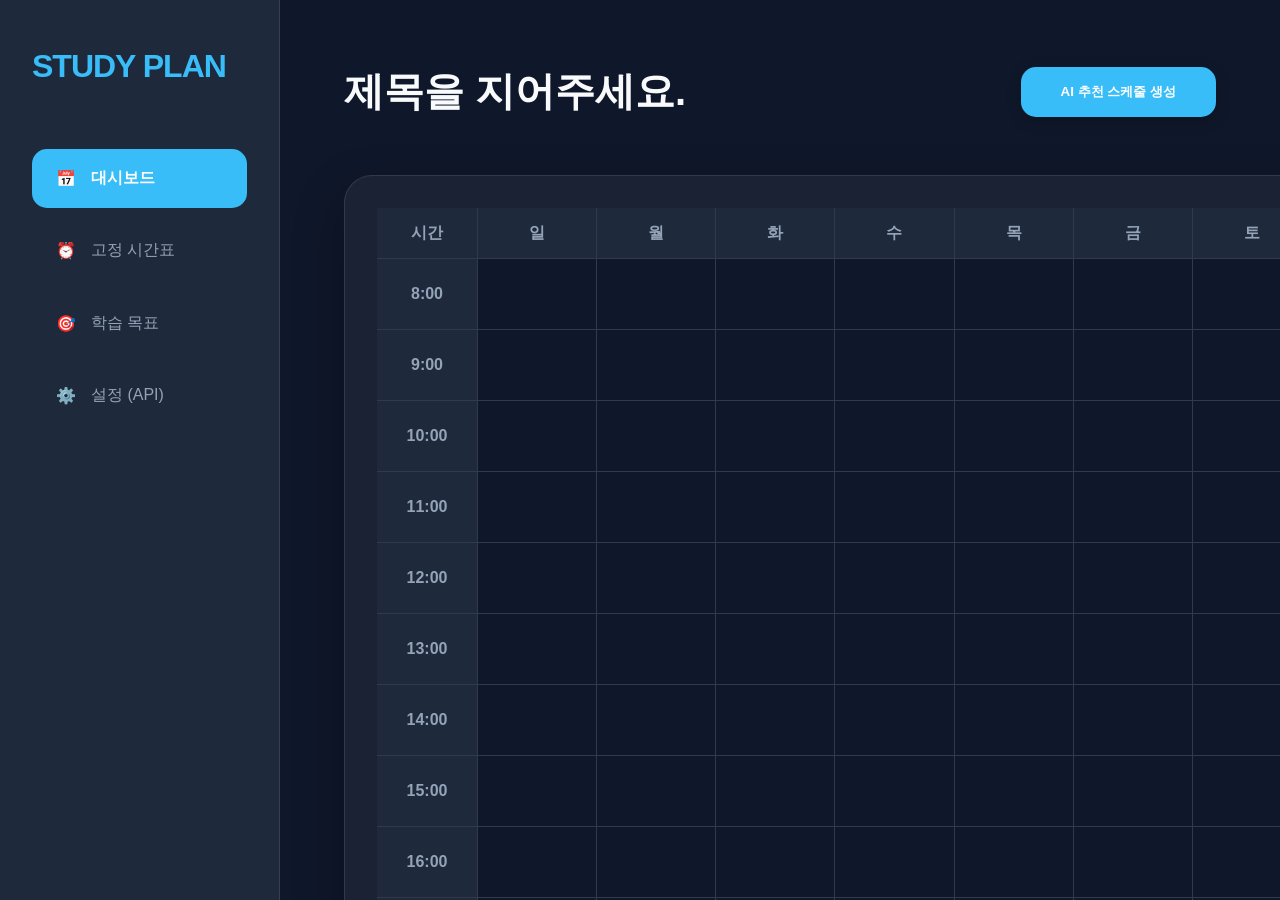
==== index.html @ 80f6ae89 "upd: replace legacy gemini models with gemini-2.0-flash" ====
<!DOCTYPE html>
<html lang="ko">
<head>
    <meta charset="UTF-8">
    <meta name="viewport" content="width=device-width, initial-scale=1.0">
    <title>STUDY PLAN - AI Self-Learning Planner</title>
    <link rel="stylesheet" href="style.css">
</head>
<body class="dark-theme">
    <div id="app">
        <!-- 로딩 오버레이 -->
        <div id="loading-overlay" class="hidden">
            <div class="loader-content">
                <div class="spinner"></div>
                <p id="loading-quote">성공은 매일 반복되는 작은 노력의 합산입니다.</p>
                <span class="loading-sub">AI가 나만을 위한 최적의 학습 계획을 짜고 있어요...</span>
            </div>
        </div>

        <!-- 사이드바 -->
        <aside class="sidebar">
            <div class="logo">STUDY PLAN</div>
            <nav>
                <ul>
                    <li class="nav-item active" data-tab="dashboard"><span class="icon">📅</span> 대시보드</li>
                    <li class="nav-item" data-tab="timetable"><span class="icon">⏰</span> 고정 시간표</li>
                    <li class="nav-item" data-tab="goals"><span class="icon">🎯</span> 학습 목표</li>
                    <li class="nav-item" data-tab="settings"><span class="icon">⚙️</span> 설정 (API)</li>
                </ul>
            </nav>
        </aside>

        <!-- 메인 콘텐츠 -->
        <main class="content">
            <!-- 탭 1: 대시보드 -->
            <section id="dashboard" class="tab-content active">
                <header>
                    <h1 id="dashboard-title">제목을 지어주세요.</h1>
                    <button id="generate-ai-btn" class="primary-btn">AI 추천 스케줄 생성</button>
                </header>
                <div class="calendar-container">
                    <div class="calendar-grid" id="calendar-grid"></div>
                </div>
            </section>

            <!-- 탭 2: 고정 시간표 설정 -->
            <section id="timetable" class="tab-content">
                <header>
                    <h1>고정 시간표 설정</h1>
                    <p>나의 일주일 고정 일정을 관리하세요.</p>
                </header>
                
                <div class="form-card">
                    <div class="form-group">
                        <label>AI 자동 시간표 추가 (베타)</label>
                        <textarea id="ai-timetable-input" placeholder="예: 월요일 10시부터 12시까지 자료구조 강의, 화요일 오후 2시에 영어 학원 등 텍스트를 입력하세요."></textarea>
                        <p class="hint">자연어로 입력하면 AI가 분석해서 시간표에 넣어줍니다.</p>
                    </div>
                    <div style="display: flex; gap: 10px;">
                        <button id="ai-timetable-btn" class="secondary-btn">텍스트로 추가하기</button>
                        <label for="ai-image-input" class="secondary-btn" style="cursor: pointer; display: flex; align-items: center; justify-content: center;">
                            📸 이미지로 추가하기
                        </label>
                        <input type="file" id="ai-image-input" accept="image/*" style="display: none;">
                    </div>
                </div>

                <div class="form-card">
                    <form id="timetable-form">
                        <div class="form-group">
                            <label>일정 이름</label>
                            <input type="text" id="event-name" placeholder="예: 자료구조 강의" required>
                        </div>
                        <div class="form-row time-input-row">
                            <div class="form-group">
                                <label>요일</label>
                                <select id="event-day" required>
                                    <option value="1">월요일</option><option value="2">화요일</option>
                                    <option value="3">수요일</option><option value="4">목요일</option>
                                    <option value="5">금요일</option><option value="6">토요일</option>
                                    <option value="0">일요일</option>
                                </select>
                            </div>
                            
                            <div class="form-group">
                                <label>시작 시간</label>
                                <div class="time-picker">
                                    <input type="number" id="start-h" min="1" max="12" placeholder="시" list="hours-list" required>
                                    <span>:</span>
                                    <input type="number" id="start-m" min="0" max="59" placeholder="분" list="minutes-list" required>
                                    <select id="start-ap">
                                        <option value="AM">오전</option><option value="PM">오후</option>
                                    </select>
                                </div>
                            </div>

                            <div class="form-group">
                                <label>종료 시간</label>
                                <div class="time-picker">
                                    <input type="number" id="end-h" min="1" max="12" placeholder="시" list="hours-list" required>
                                    <span>:</span>
                                    <input type="number" id="end-m" min="0" max="59" placeholder="분" list="minutes-list" required>
                                    <select id="end-ap">
                                        <option value="AM">오전</option><option value="PM">오후</option>
                                    </select>
                                </div>
                            </div>
                        </div>
                        <datalist id="hours-list">
                            <option value="1">1</option><option value="2">2</option><option value="3">3</option>
                            <option value="4">4</option><option value="5">5</option><option value="6">6</option>
                            <option value="7">7</option><option value="8">8</option><option value="9">9</option>
                            <option value="10">10</option><option value="11">11</option><option value="12">12</option>
                        </datalist>
                        <datalist id="minutes-list">
                            <option value="00">00</option><option value="10">10</option><option value="20">20</option>
                            <option value="30">30</option><option value="40">40</option><option value="50">50</option>
                        </datalist>
                        <button type="submit" id="timetable-submit-btn" class="primary-btn">일정 수동 추가</button>
                    </form>
                </div>
                <div id="event-list" class="list-container"></div>
            </section>

            <!-- 탭 3: 학습 목표 설정 -->
            <section id="goals" class="tab-content">
                <header>
                    <h1>학습 목표 설정</h1>
                    <p>달성하고 싶은 최종 목표와 하루 학습량을 설정하세요.</p>
                </header>
                <div class="form-card">
                    <div class="form-group">
                        <label>최종 학습 목표</label>
                        <input type="text" id="final-goal" placeholder="예: 토익 990점 달성, 리액트 마스터하기 등">
                    </div>
                    <div class="form-group">
                        <label>학습자 수준</label>
                        <select id="learner-level">
                            <option value="beginner">입문 (기초부터 차근차근)</option>
                            <option value="intermediate" selected>중급 (핵심 위주 효율적 학습)</option>
                            <option value="advanced">상급 (심화 및 실전 위주)</option>
                        </select>
                    </div>
                    <div class="form-group">
                        <label>하루 목표 학습 시간 (시간)</label>
                        <input type="number" id="target-hours" min="1" max="24" value="4">
                    </div>
                    <div class="form-group">
                        <label>공부할 과목들 (쉼표로 구분)</label>
                        <input type="text" id="target-subjects" placeholder="알고리즘, 데이터베이스, CS 기초">
                    </div>
                    <button id="save-goals-btn" class="secondary-btn">목표 저장</button>
                </div>
            </section>

            <!-- 탭 4: 설정 -->
            <section id="settings" class="tab-content">
                <header><h1>설정</h1></header>
                <div class="form-card">
                    <div class="form-group">
                        <label>대시보드 제목 정하기</label>
                        <input type="text" id="dashboard-name" placeholder="나만의 제목을 입력하세요">
                    </div>
                    <div class="form-group">
                        <label>테마 선택</label>
                        <div class="theme-options">
                            <label class="radio-label"><input type="radio" name="theme" value="dark" checked> 다크 모드</label>
                            <label class="radio-label"><input type="radio" name="theme" value="light"> 라이트 모드</label>
                        </div>
                    </div>
                    <div class="form-group">
                        <label>AI 모델 선택 (오류 발생 시 변경해 보세요)</label>
                        <select id="ai-model-select">
                            <option value="gemini-2.0-flash" selected>Gemini 2.0 Flash (최신: 매우 빠름)</option>
                            <option value="gemini-1.5-flash">Gemini 1.5 Flash (권장: 안정적)</option>
                            <option value="gemini-1.5-pro">Gemini 1.5 Pro (고성능: 복잡한 분석)</option>
                        </select>
                        <p class="hint">이미지 분석 기능은 1.5 버전에서만 작동합니다.</p>
                    </div>
                    <div class="form-group">
                        <label>Gemini API Key</label>
                        <input type="password" id="api-key" placeholder="API 키를 입력하세요">
                        <p class="hint">API 키는 브라우저 로컬 저장소에만 안전하게 보관됩니다.</p>
                    </div>
                    <div style="display: flex; gap: 10px; align-items: center;">
                        <button id="save-settings-btn" class="secondary-btn">설정 저장</button>
                        <button id="how-to-api-btn" class="secondary-btn" style="border-color: #64748b; color: #64748b;">❓ API 키 받는 법</button>
                    </div>
                    
                    <div id="api-guide" class="info-box hidden" style="margin-top: 2rem; padding: 1.5rem; background: rgba(var(--accent), 0.05); border: 1px dashed var(--accent); border-radius: 15px; font-size: 0.95rem; line-height: 1.6;">
                        <h3 style="margin-bottom: 10px; color: var(--accent);">Gemini API 키 발급 안내</h3>
                        <ol style="padding-left: 20px;">
                            <li><a href="https://aistudio.google.com/app/apikey" target="_blank" style="color: var(--accent); font-weight: bold;">Google AI Studio</a>에 접속합니다.</li>
                            <li>Google 계정으로 로그인합니다.</li>
                            <li><b>"Create API key"</b> 버튼을 클릭합니다.</li>
                            <li>생성된 키를 복사하여 위의 입력란에 붙여넣고 <b>'설정 저장'</b>을 누르세요.</li>
                        </ol>
                        <p style="margin-top: 10px; font-size: 0.85rem; color: var(--text-dim);">* 무료 티어를 선택하면 비용이 발생하지 않습니다.</p>
                    </div>
                </div>
            </section>
        </main>
    </div>
    <script src="app.js"></script>
</body>
</html>
---- style.css ----
:root {
    /* Dark Theme (Default) */
    --bg-main: #0f172a;
    --sidebar-bg: #1e293b;
    --accent: #38bdf8;
    --accent-hover: #0ea5e9;
    --text-main: #f8fafc;
    --text-dim: #94a3b8;
    --card-bg: rgba(255, 255, 255, 0.05);
    --border: rgba(255, 255, 255, 0.1);
    --input-bg: rgba(0, 0, 0, 0.2);
    --grid-bg: #0f172a;
}

body.light-theme {
    /* Light Theme (Orange Accent) */
    --bg-main: #f8fafc;
    --sidebar-bg: #ffffff;
    --accent: #f97316; /* Orange */
    --accent-hover: #ea580c;
    --text-main: #1e293b;
    --text-dim: #64748b;
    --card-bg: #ffffff;
    --border: #e2e8f0;
    --input-bg: #f1f5f9;
    --grid-bg: #ffffff;
}

* { margin: 0; padding: 0; box-sizing: border-box; }
body {
    font-family: 'Inter', -apple-system, sans-serif;
    background-color: var(--bg-main);
    color: var(--text-main);
    overflow: hidden;
    transition: background-color 0.3s, color 0.3s;
}

#app { display: flex; height: 100vh; width: 100vw; }

/* 로딩 오버레이 */
#loading-overlay {
    position: fixed; top: 0; left: 0; width: 100%; height: 100%;
    background: var(--bg-main); z-index: 9999;
    display: flex; justify-content: center; align-items: center; text-align: center;
    transition: opacity 0.5s;
}
#loading-overlay.hidden { opacity: 0; pointer-events: none; visibility: hidden; display: none !important; }
.spinner {
    width: 50px; height: 50px; border: 5px solid var(--border);
    border-top: 5px solid var(--accent); border-radius: 50%;
    animation: spin 1s linear infinite; margin: 0 auto 2rem;
}
@keyframes spin { 0% { transform: rotate(0deg); } 100% { transform: rotate(360deg); } }
#loading-quote { font-size: 1.5rem; font-weight: 700; margin-bottom: 1rem; color: var(--text-main); }

/* 사이드바 */
.sidebar {
    width: 280px; background-color: var(--sidebar-bg);
    padding: 3rem 2rem; display: flex; flex-direction: column;
    border-right: 1px solid var(--border);
    flex-shrink: 0;
}
.logo { font-size: 2rem; font-weight: 900; color: var(--accent); margin-bottom: 4rem; letter-spacing: -1px; }
nav ul { list-style: none; }
.nav-item {
    padding: 1.2rem 1.5rem; margin-bottom: 0.8rem; border-radius: 15px;
    cursor: pointer; transition: 0.2s; display: flex; align-items: center; gap: 15px; color: var(--text-dim);
}
.nav-item:hover { background: rgba(var(--accent), 0.1); color: var(--text-main); }
.nav-item.active { background: var(--accent); color: white; font-weight: 700; }

/* 메인 콘텐츠 */
.content { flex: 1; padding: 4rem; overflow-y: auto; background: var(--bg-main); }
.tab-content { display: none; animation: fadeIn 0.4s ease; }
.tab-content.active { display: block; }
@keyframes fadeIn { from { opacity: 0; transform: translateY(15px); } to { opacity: 1; transform: translateY(0); } }

header { display: flex; justify-content: space-between; align-items: center; margin-bottom: 3.5rem; }
h1 { font-size: 2.5rem; font-weight: 800; }

/* 폼 스타일 */
.form-card { background: var(--card-bg); padding: 2.5rem; border-radius: 24px; border: 1px solid var(--border); max-width: 900px; margin-bottom: 3rem; }
.form-group { margin-bottom: 1.5rem; }
.form-group label { display: block; margin-bottom: 0.8rem; color: var(--text-dim); font-size: 1rem; font-weight: 600; }
.form-row { display: grid; gap: 1.5rem; margin-bottom: 1.5rem; }
.time-input-row { grid-template-columns: 1fr 1fr 1fr; }

/* 시간 선택기 개선 */
.time-picker { 
    display: flex; 
    align-items: center; 
    gap: 8px; 
    background: var(--input-bg); 
    padding: 10px 15px; 
    border-radius: 12px; 
    border: 1px solid var(--border); 
    width: fit-content;
}
.time-picker select, .time-picker input { 
    width: auto; 
    min-width: 50px;
    background: transparent; 
    border: none; 
    color: var(--text-main); 
    text-align: center; 
    font-size: 1.1rem; 
    font-weight: 700; 
    outline: none; 
    cursor: pointer;
    padding: 5px;
}
.time-picker select {
    appearance: none;
}
/* input type number 스피너 제거 */
.time-picker input::-webkit-outer-spin-button,
.time-picker input::-webkit-inner-spin-button {
    -webkit-appearance: none;
    margin: 0;
}
.time-picker input[type=number] {
    -moz-appearance: textfield;
}
.time-picker select option {
    background-color: var(--sidebar-bg);
    color: var(--text-main);
}
.time-picker span { font-weight: 700; color: var(--text-main); }

input, select, textarea { 
    width: 100%; 
    background: var(--input-bg); 
    border: 1px solid var(--border); 
    padding: 1rem; 
    border-radius: 12px; 
    color: var(--text-main); 
    outline: none; 
    font-size: 1.1rem; 
    transition: border-color 0.2s;
}
input:focus, textarea:focus { border-color: var(--accent); }

/* 테마 선택 라디오 */
.theme-options { display: flex; gap: 20px; margin-top: 10px; }
.radio-label { display: flex; align-items: center; gap: 10px; cursor: pointer; color: var(--text-main); font-weight: 600; }
.radio-label input { width: 20px; height: 20px; cursor: pointer; }

/* 버튼 */
.primary-btn { background: var(--accent); color: white; border: none; padding: 1rem 2.5rem; border-radius: 15px; font-weight: 700; cursor: pointer; transition: 0.2s; box-shadow: 0 4px 15px rgba(0,0,0,0.2); }
.primary-btn:hover { background: var(--accent-hover); transform: translateY(-3px); }
.secondary-btn { background: var(--card-bg); color: var(--text-main); border: 1px solid var(--border); padding: 1rem 2.5rem; border-radius: 15px; cursor: pointer; transition: 0.2s; font-weight: 700; }
.secondary-btn:hover { background: rgba(var(--accent), 0.1); border-color: var(--accent); }

/* 캘린더 그리드 */
.calendar-container { background: var(--card-bg); border-radius: 28px; border: 1px solid var(--border); padding: 2rem; min-width: 1000px; box-shadow: 0 20px 50px rgba(0,0,0,0.3); }
.calendar-grid { display: grid; grid-template-columns: 100px repeat(7, 1fr); grid-template-rows: 50px repeat(16, 70px); gap: 1px; background: var(--border); }
.calendar-header, .time-label { background: var(--sidebar-bg); display: flex; justify-content: center; align-items: center; font-weight: 700; font-size: 1rem; color: var(--text-dim); }
.grid-cell { background: var(--grid-bg); position: relative; }

.event-block {
    position: absolute; left: 5px; right: 5px; border-radius: 10px; padding: 8px 12px;
    font-size: 0.85rem; font-weight: 700; z-index: 10; display: flex; align-items: flex-start; gap: 10px;
    box-shadow: 0 5px 15px rgba(0,0,0,0.2); overflow: hidden;
}
.fixed-event { background: rgba(56, 189, 248, 0.2); border-left: 5px solid var(--accent); color: var(--accent); }
body.light-theme .fixed-event { background: rgba(249, 115, 22, 0.1); border-left: 5px solid #f97316; color: #ea580c; }

.ai-event { background: rgba(168, 85, 247, 0.2); border-left: 5px solid #a855f7; color: #d8b4fe; }
.ai-event.completed { opacity: 0.4; text-decoration: line-through; filter: grayscale(0.8); }
.event-checkbox { width: 18px; height: 18px; cursor: pointer; flex-shrink: 0; }

/* 리스트 */
.list-container { display: grid; grid-template-columns: repeat(auto-fill, minmax(350px, 1fr)); gap: 2rem; margin-top: 2rem; }
.list-item { background: var(--card-bg); padding: 1.8rem; border-radius: 20px; border: 1px solid var(--border); display: flex; justify-content: space-between; align-items: center; }
.delete-btn { color: #ef4444; background: transparent; border: none; cursor: pointer; font-weight: 700; }
.edit-btn { color: var(--accent); background: transparent; border: none; cursor: pointer; font-weight: 700; margin-right: 15px; }

.hidden { display: none !important; }
.info-box { transition: all 0.3s ease; }
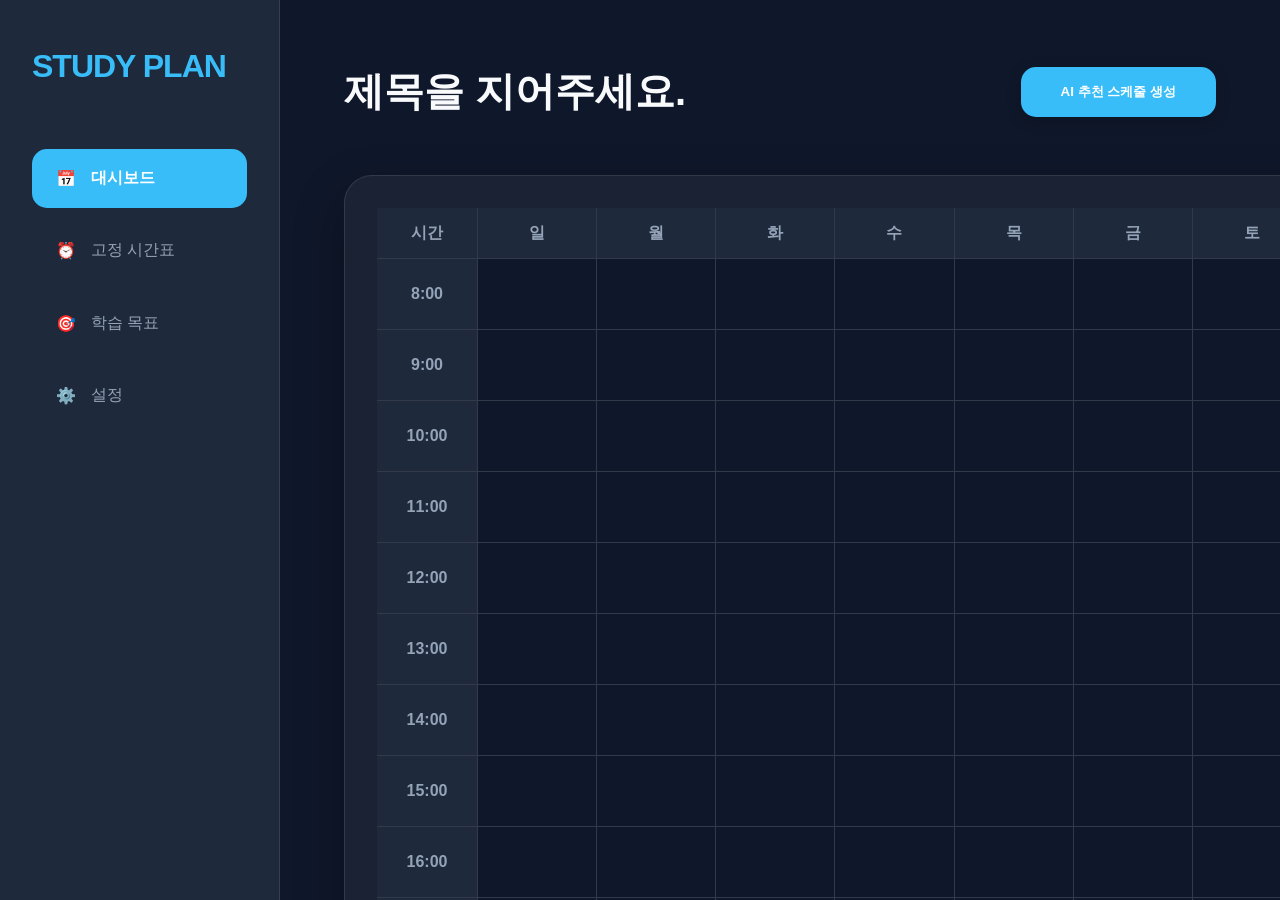
==== commit e54da422: "Add files via upload" ====
--- a/index.html
+++ b/index.html
@@ -25,7 +25,7 @@
                     <li class="nav-item active" data-tab="dashboard"><span class="icon">📅</span> 대시보드</li>
                     <li class="nav-item" data-tab="timetable"><span class="icon">⏰</span> 고정 시간표</li>
                     <li class="nav-item" data-tab="goals"><span class="icon">🎯</span> 학습 목표</li>
-                    <li class="nav-item" data-tab="settings"><span class="icon">⚙️</span> 설정 (API)</li>
+                    <li class="nav-item" data-tab="settings"><span class="icon">⚙️</span> 설정</li>
                 </ul>
             </nav>
         </aside>
@@ -171,33 +171,15 @@
                     <div class="form-group">
                         <label>AI 모델 선택 (오류 발생 시 변경해 보세요)</label>
                         <select id="ai-model-select">
-                            <option value="gemini-2.0-flash" selected>Gemini 2.0 Flash (최신: 매우 빠름)</option>
-                            <option value="gemini-1.5-flash">Gemini 1.5 Flash (권장: 안정적)</option>
-                            <option value="gemini-1.5-pro">Gemini 1.5 Pro (고성능: 복잡한 분석)</option>
+                            <option value="gemini-3.1-flash-lite" selected>Gemini 3.1 Flash Lite (경량화: 429 에러 방지)</option>
+                            <option value="gemini-3-flash-preview">Gemini 3 Flash Preview (최신 프리뷰)</option>
                         </select>
-                        <p class="hint">이미지 분석 기능은 1.5 버전에서만 작동합니다.</p>
-                    </div>
-                    <div class="form-group">
-                        <label>Gemini API Key</label>
-                        <input type="password" id="api-key" placeholder="API 키를 입력하세요">
-                        <p class="hint">API 키는 브라우저 로컬 저장소에만 안전하게 보관됩니다.</p>
                     </div>
                     <div style="display: flex; gap: 10px; align-items: center;">
                         <button id="save-settings-btn" class="secondary-btn">설정 저장</button>
-                        <button id="how-to-api-btn" class="secondary-btn" style="border-color: #64748b; color: #64748b;">❓ API 키 받는 법</button>
+                        
                     </div>
-                    
-                    <div id="api-guide" class="info-box hidden" style="margin-top: 2rem; padding: 1.5rem; background: rgba(var(--accent), 0.05); border: 1px dashed var(--accent); border-radius: 15px; font-size: 0.95rem; line-height: 1.6;">
-                        <h3 style="margin-bottom: 10px; color: var(--accent);">Gemini API 키 발급 안내</h3>
-                        <ol style="padding-left: 20px;">
-                            <li><a href="https://aistudio.google.com/app/apikey" target="_blank" style="color: var(--accent); font-weight: bold;">Google AI Studio</a>에 접속합니다.</li>
-                            <li>Google 계정으로 로그인합니다.</li>
-                            <li><b>"Create API key"</b> 버튼을 클릭합니다.</li>
-                            <li>생성된 키를 복사하여 위의 입력란에 붙여넣고 <b>'설정 저장'</b>을 누르세요.</li>
-                        </ol>
-                        <p style="margin-top: 10px; font-size: 0.85rem; color: var(--text-dim);">* 무료 티어를 선택하면 비용이 발생하지 않습니다.</p>
                     </div>
-                </div>
             </section>
         </main>
     </div>
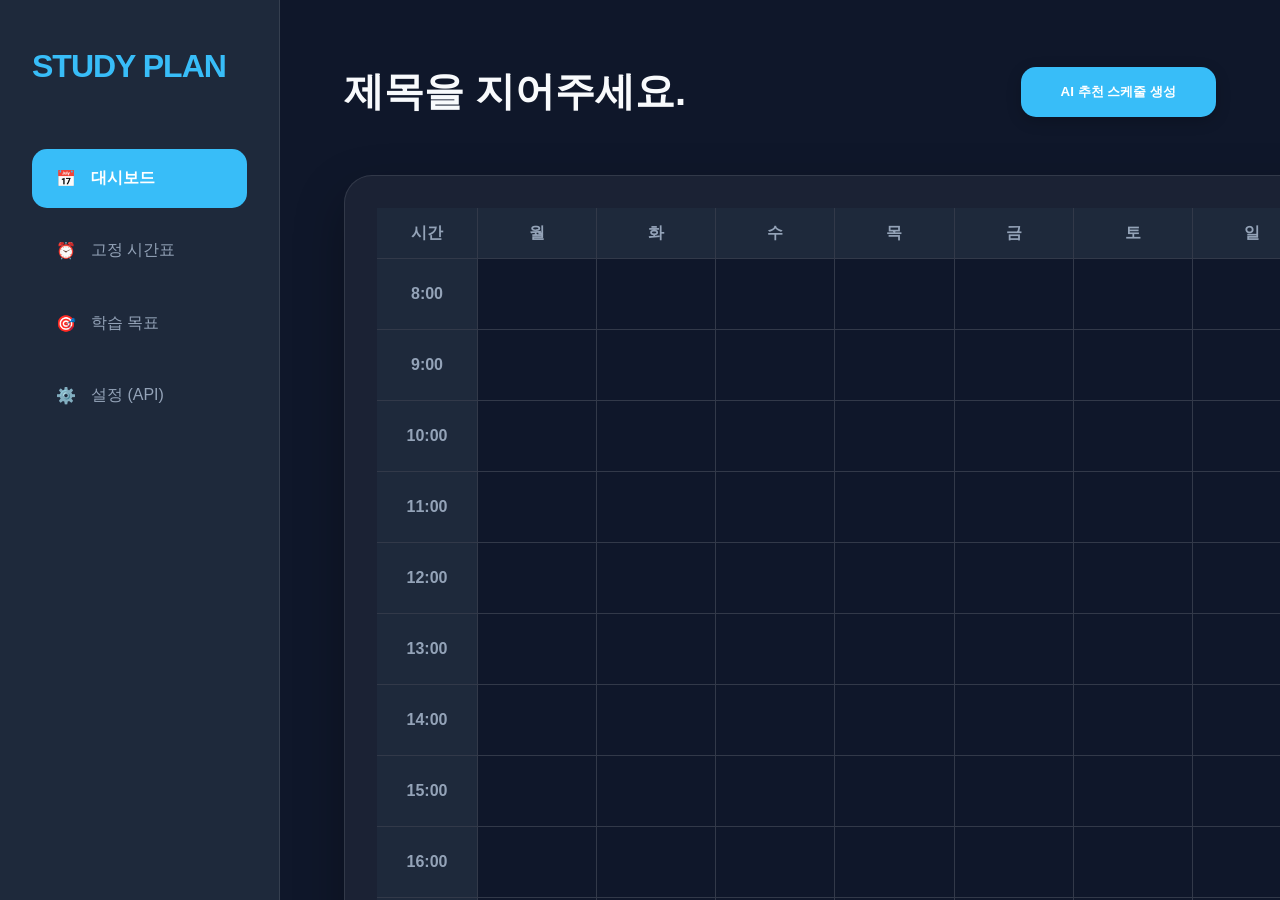
==== commit 9ddc5e13: "feat: API 연동 방식 변경 및 UI 개선" ====
--- a/index.html
+++ b/index.html
@@ -25,7 +25,7 @@
                     <li class="nav-item active" data-tab="dashboard"><span class="icon">📅</span> 대시보드</li>
                     <li class="nav-item" data-tab="timetable"><span class="icon">⏰</span> 고정 시간표</li>
                     <li class="nav-item" data-tab="goals"><span class="icon">🎯</span> 학습 목표</li>
-                    <li class="nav-item" data-tab="settings"><span class="icon">⚙️</span> 설정</li>
+                    <li class="nav-item" data-tab="settings"><span class="icon">⚙️</span> 설정 (API)</li>
                 </ul>
             </nav>
         </aside>
@@ -169,17 +169,16 @@
                         </div>
                     </div>
                     <div class="form-group">
-                        <label>AI 모델 선택 (오류 발생 시 변경해 보세요)</label>
+                        <label>AI 모델 선택</label>
                         <select id="ai-model-select">
-                            <option value="gemini-3.1-flash-lite" selected>Gemini 3.1 Flash Lite (경량화: 429 에러 방지)</option>
+                            <option value="gemini-3.1-flash-lite" selected>Gemini 3.1 Flash Lite (빠른 응답 속도 최적화)</option>
                             <option value="gemini-3-flash-preview">Gemini 3 Flash Preview (최신 프리뷰)</option>
                         </select>
                     </div>
                     <div style="display: flex; gap: 10px; align-items: center;">
                         <button id="save-settings-btn" class="secondary-btn">설정 저장</button>
-                        
                     </div>
-                    </div>
+                </div>
             </section>
         </main>
     </div>
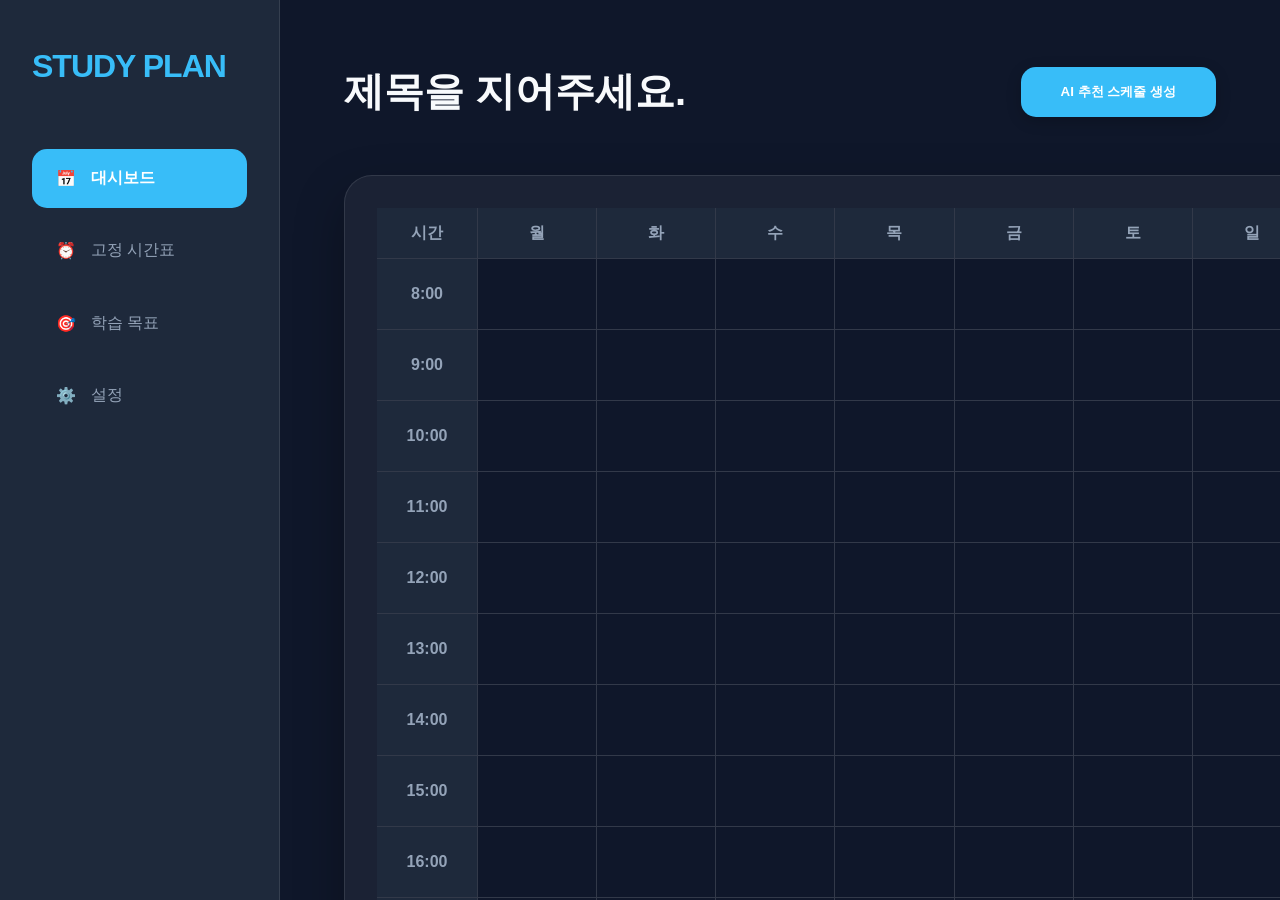
==== commit 80f97bf3: "feat: complete API integration and UI refactoring" ====
--- a/index.html
+++ b/index.html
@@ -25,7 +25,7 @@
                     <li class="nav-item active" data-tab="dashboard"><span class="icon">📅</span> 대시보드</li>
                     <li class="nav-item" data-tab="timetable"><span class="icon">⏰</span> 고정 시간표</li>
                     <li class="nav-item" data-tab="goals"><span class="icon">🎯</span> 학습 목표</li>
-                    <li class="nav-item" data-tab="settings"><span class="icon">⚙️</span> 설정 (API)</li>
+                    <li class="nav-item" data-tab="settings"><span class="icon">⚙️</span> 설정</li>
                 </ul>
             </nav>
         </aside>
@@ -177,8 +177,12 @@
                     </div>
                     <div style="display: flex; gap: 10px; align-items: center;">
                         <button id="save-settings-btn" class="secondary-btn">설정 저장</button>
+<<<<<<< HEAD
+=======
+                        
                     </div>
-                </div>
+>>>>>>> 61e71e394ab85338a8e202519ab874872128bff5
+                    </div>
             </section>
         </main>
     </div>
